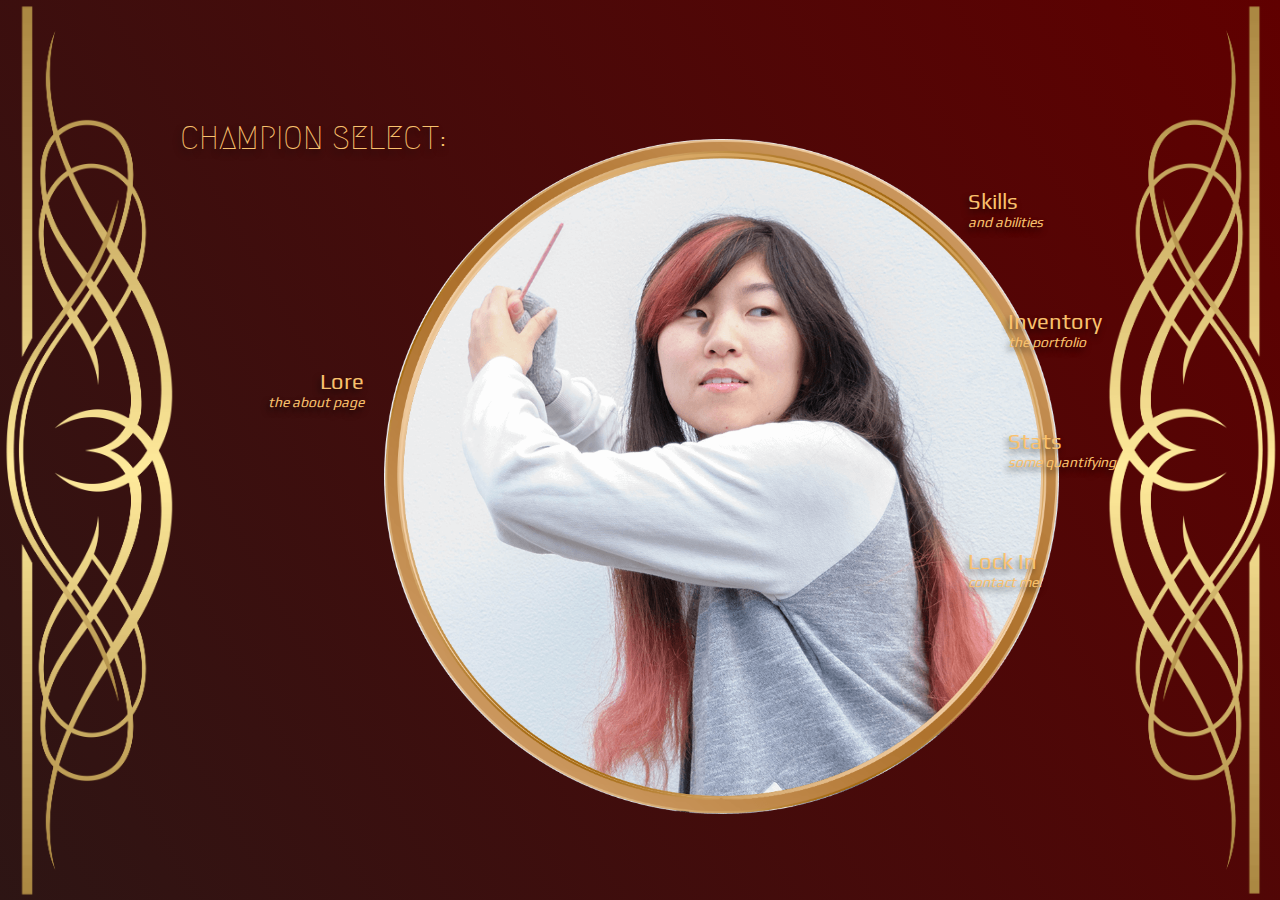
==== index.html @ c48976fc "Add most website files" ====
<html>
<head>
    <title>Beverly Pan</title>
    <link href="https://fonts.googleapis.com/css?family=Megrim|Raleway" rel="stylesheet">
    <link href="https://fonts.googleapis.com/css?family=Play" rel="stylesheet">
    <link rel="stylesheet" type="text/css" href="assets/style.css"/>
    <!-- <link rel="stylesheet" href="assets/animate.css"> -->
    <link rel="preload" href="assets/images/tc1_circle_compress.png" as="image">
    <meta name="viewport" content="width=device-width, initial-scale=1.0">
    <link rel="preload" href="assets/images/bigring_compress.png" as="image">
    <link rel="preload" href="assets/images/leftbanner_compress.png" as="image">
    <link rel="preload" href="assets/images/rightbanner.png" as="image">
</head>

<body>
    <div id = "heading">
        <div id = "champselect">CHAMPION SELECT:</div>
        <div id = "name">Beverly Pan</div>
    </div>
    <div id = "circle">
        <!-- <div class = "bevel"></div> -->
        <img class = "circleimg" src="assets/images/tc1_circle_compress.png">
        <img class = "bigring" src="assets/images/bigring_compress.png">
        <!-- <div class = "insidebevel"></div> -->

    </div>
    <div id = "links">
        <a class = "lore" href = "lore.html">Lore
            <div class = "description">the about page</div>
          </a>
        <div class = "ring"></div>
        <a class = "skills" href="skills.html">Skills
            <div class = "description">and abilities</div>
        </a>
        <div class = "ring"></div>
        <a class = "inventory" href="inventory.html">Inventory
            <div class = "description">the portfolio</div>
        </a>
        <div class = "ring"></div>
        <a class = "stats" href="stats.html">Stats
            <div class = "description">some quantifying</div>
        </a>
        <div class = "ring"></div>
        <a class = "lockIn" href="lockin.html">Lock In
            <div class = "description">contact me!</div>
        </a>
    </div>
    <div id = "lefttab" class = "tab">
        <img class = "tabimg" src="assets/images/leftbanner_compress.png">
    </div>
    <div id = "righttab" class = "tab">
        <img class = "tabimg" src="assets/images/rightbanner_compress.png">
    </div>
</body>
<script src="https://ajax.googleapis.com/ajax/libs/jquery/3.3.1/jquery.min.js"></script>
<script src="assets/script/script.js"></script>
</html>
---- assets/style.css ----
@import "compass/css3";
head{
}
body{
    /* font-family: 'Megrim', cursive; */
    font-family: 'Play', sans-serif;
    color:#F9C16D;
    text-shadow: -2px 4px 6px rgba(0,0,0,0.6);
    background: linear-gradient(60deg, #2d1514 0%,#600000 100%);
}
a{
  font-family: 'Play', sans-serif;
  color:#F9C16D;
  font-style:normal;
  text-decoration:none;
}

@keyframes enterselect{
  from{
    top:80px;
    opacity:.5;
  }
  to{
    top:120px;
    opacity:1;
  }
}
@keyframes entername{

}
#heading{
  font-family: 'Megrim', cursive;
  font-size:40px;
  position:absolute;
  top:120px;
  left:180px;
  text-align:right;
  animation: enterselect 1s ease-out 0s;
}
#champselect{
  font-size:32px;
}
#name{
  opacity:0;
}

#circle{
  position:absolute;
  left:30%;
  top:139px;
  border-radius:50%;
  box-shadow: 0 0 30px rgba(0,0,0,0.6);
  -moz-box-shadow: 0 0 30px rgba(0,0,0,0.6);
  -webkit-box-shadow: 0 0 30px rgba(0,0,0,0.6);
  -o-box-shadow: 0 0 30px rgba(0,0,0,0.6);
}
.circleimg{
  position:absolute;
}
.bigring{
  position:absolute;

}


#links{
  position:absolute;
  font-size:22px;
  margin:0;
}
.description{
  font-size:14px;
  font-style:italic;
}
.lore{
  text-align:right;
  position:absolute;
  white-space:nowrap;
  left:260px;
  top:360px;
}
.skills{
  position:absolute;
  white-space:nowrap;
  left:960px;
  top:180px;
}
.inventory{
  position:absolute;
  white-space:nowrap;
  left:1000px;
  top:300;
}
.stats{
  position:absolute;
  white-space:nowrap;
  left:1000px;
  top:420px;
}
.lockIn{
  position:absolute;
  white-space:nowrap;
  left:960px;
  top:540px;
}
@keyframes linkhover {
  0%{color:#F9C16D;}
  100%{color:#fcdcba;
  font-size:28px;}
}
#links .lore:hover,#links .skills:hover,#links .inventory:hover,#links .stats:hover,#links .lockIn:hover{
  cursor:pointer;
  animation:linkhover .25s ease-out 0s;
  animation-fill-mode:forwards;
}

#lefttab{
  position:absolute;
  left:0;
  top:0;
}
#righttab{
  position:absolute;
  right:0;
  top:0;
}
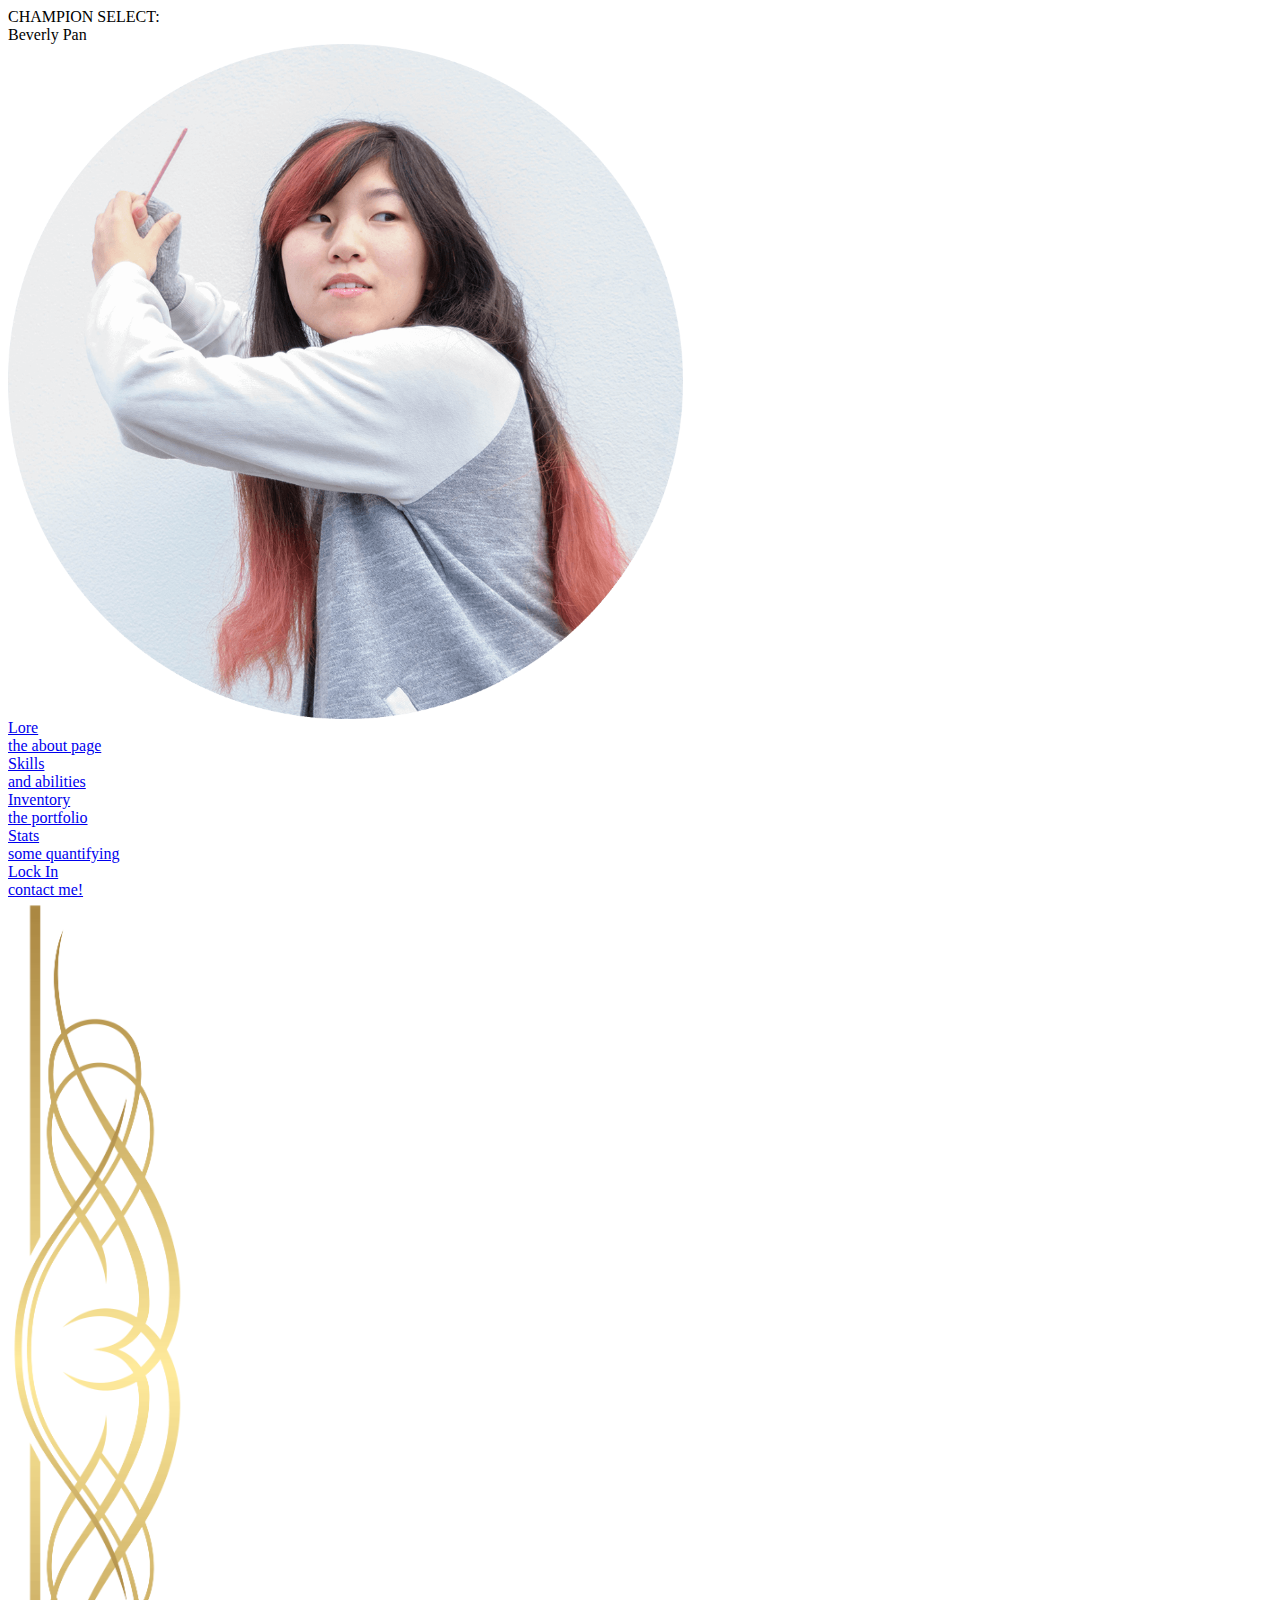
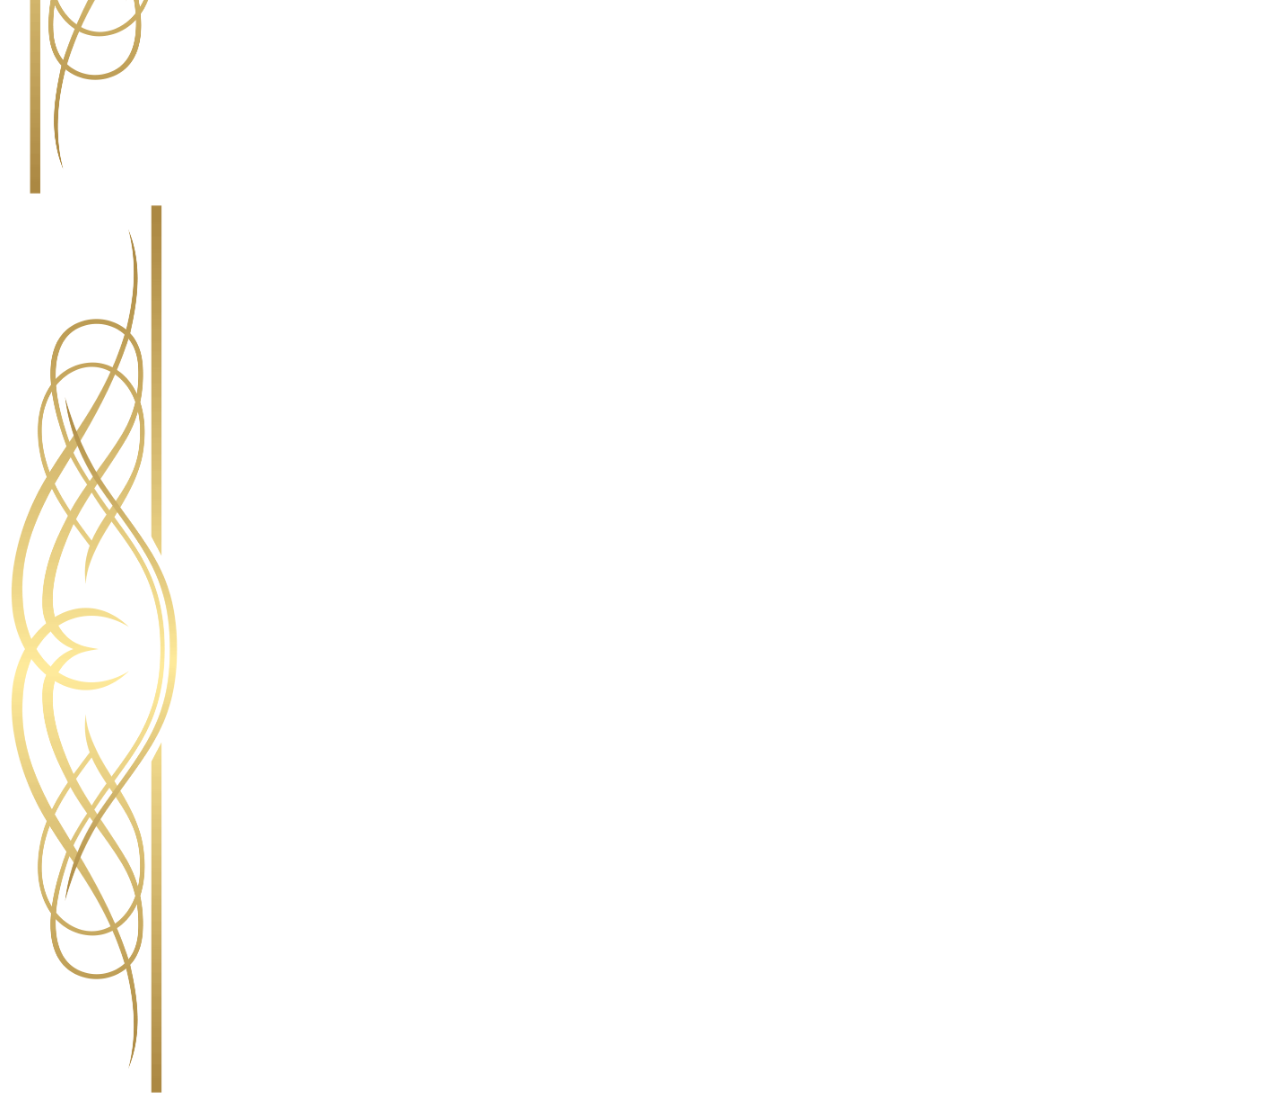
==== commit fd7fae73: "Add files via upload" ====
--- a/index.html
+++ b/index.html
@@ -3,13 +3,13 @@
     <title>Beverly Pan</title>
     <link href="https://fonts.googleapis.com/css?family=Megrim|Raleway" rel="stylesheet">
     <link href="https://fonts.googleapis.com/css?family=Play" rel="stylesheet">
-    <link rel="stylesheet" type="text/css" href="assets/style.css"/>
-    <!-- <link rel="stylesheet" href="assets/animate.css"> -->
+    <link rel="stylesheet" type="text/css" href="assets/css/style.css"/>
     <link rel="preload" href="assets/images/tc1_circle_compress.png" as="image">
     <meta name="viewport" content="width=device-width, initial-scale=1.0">
     <link rel="preload" href="assets/images/bigring_compress.png" as="image">
     <link rel="preload" href="assets/images/leftbanner_compress.png" as="image">
     <link rel="preload" href="assets/images/rightbanner.png" as="image">
+    <link rel="stylesheet" href="assets/css/animsition.min.css">
 </head>
 
 <body>
@@ -17,31 +17,34 @@
         <div id = "champselect">CHAMPION SELECT:</div>
         <div id = "name">Beverly Pan</div>
     </div>
-    <div id = "circle">
-        <!-- <div class = "bevel"></div> -->
-        <img class = "circleimg" src="assets/images/tc1_circle_compress.png">
-        <img class = "bigring" src="assets/images/bigring_compress.png">
-        <!-- <div class = "insidebevel"></div> -->
+    <!-- <div id = "circle"> -->
 
-    </div>
+        <div class = "bevel"></div>
+        <!-- <img class = "bigring" src="assets/images/bigring_compress.png"> -->
+        <div class = "cssouterring center"></div>
+        <div class = "cssinnerring center"><img class = "circleimg" src="assets/images/tc1_circle_compress.png"></div>
+
+    <!-- </div> -->
     <div id = "links">
-        <a class = "lore" href = "lore.html">Lore
+        <a class = "lore active" href = "lore.html">Lore
             <div class = "description">the about page</div>
-          </a>
-        <div class = "ring"></div>
-        <a class = "skills" href="skills.html">Skills
+            <div class = "ringicon"></div>
+        </a>
+        <div class = "ringicon"></div>
+        <div class = "ringicon"></div>
+        <a class = "skills inactive" href="skills.html">Skills
             <div class = "description">and abilities</div>
         </a>
-        <div class = "ring"></div>
-        <a class = "inventory" href="inventory.html">Inventory
+        <div class = "ringicon"></div>
+        <a class = "inventory inactive" href="inventory.html">Inventory
             <div class = "description">the portfolio</div>
         </a>
-        <div class = "ring"></div>
+        <div class = "ringicon inactive"></div>
         <a class = "stats" href="stats.html">Stats
             <div class = "description">some quantifying</div>
         </a>
-        <div class = "ring"></div>
-        <a class = "lockIn" href="lockin.html">Lock In
+        <div class = "ringicon"></div>
+        <a class = "lockIn inactive" href="lockin.html">Lock In
             <div class = "description">contact me!</div>
         </a>
     </div>
@@ -53,5 +56,7 @@
     </div>
 </body>
 <script src="https://ajax.googleapis.com/ajax/libs/jquery/3.3.1/jquery.min.js"></script>
+<script src="https://ajax.googleapis.com/ajax/libs/jquery/1.11.0/jquery.min.js"></script>
+<script src="assets/script/animsition.min.js"></script>
 <script src="assets/script/script.js"></script>
 </html>
